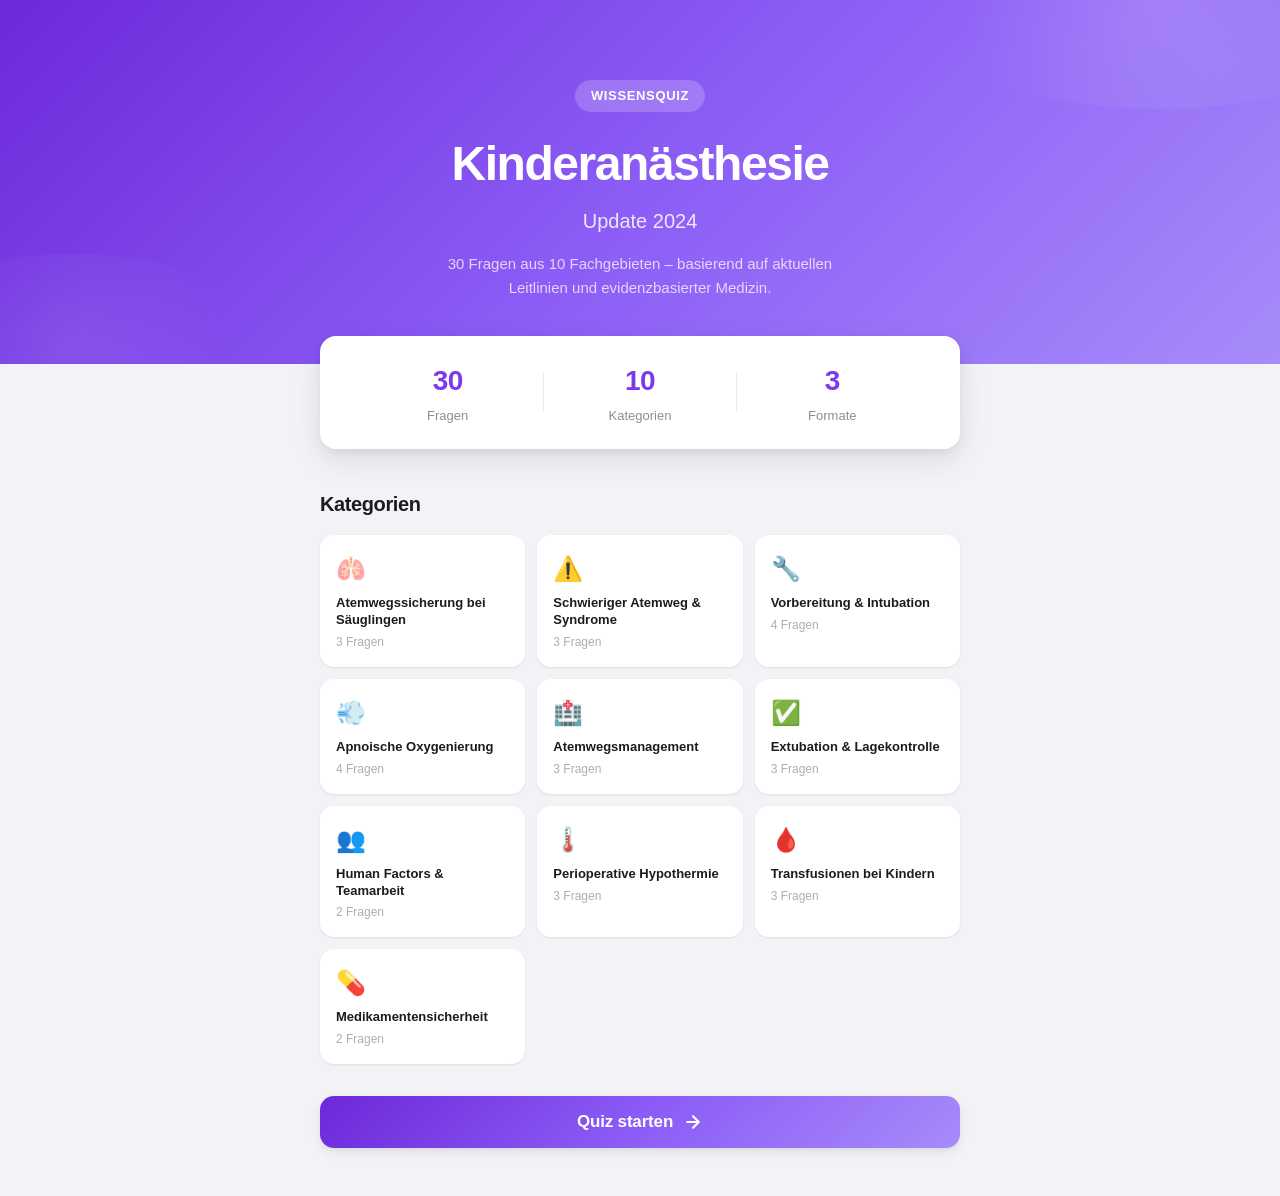
==== index.html @ fb4c795f "Kinderanästhesie Quiz – initiales Release 30 Fragen aus 10 Kategorien, iOS-Style Design in Lila, bas" ====
<!DOCTYPE html>
<html lang="de">
<head>
  <meta charset="UTF-8">
  <meta name="viewport" content="width=device-width, initial-scale=1.0">
  <title>Kinderanästhesie – Wissensquiz</title>
  <meta name="description" content="Interaktives Quiz zur Kinderanästhesie – 30 Fragen aus 10 Kategorien für Fachärzte, Assistenzärzte, Pflegekräfte und Studenten.">
  <link rel="stylesheet" href="style.css">
  <link rel="icon" href="data:image/svg+xml,<svg xmlns='http://www.w3.org/2000/svg' viewBox='0 0 100 100'><text y='.9em' font-size='90'>🩺</text></svg>">
</head>
<body>
  <div id="app">

    <!-- ===== START SCREEN ===== -->
    <section id="start-screen" class="screen active">
      <div class="hero">
        <div class="hero-badge">Wissensquiz</div>
        <h1>Kinderanästhesie</h1>
        <p class="hero-subtitle">Update 2024</p>
        <p class="hero-description">30 Fragen aus 10 Fachgebieten – basierend auf aktuellen Leitlinien und evidenzbasierter Medizin.</p>
      </div>

      <div class="container">
        <div class="info-bar">
          <div class="info-item">
            <span class="info-number">30</span>
            <span class="info-label">Fragen</span>
          </div>
          <div class="info-divider"></div>
          <div class="info-item">
            <span class="info-number">10</span>
            <span class="info-label">Kategorien</span>
          </div>
          <div class="info-divider"></div>
          <div class="info-item">
            <span class="info-number">3</span>
            <span class="info-label">Formate</span>
          </div>
        </div>

        <h2 class="section-title">Kategorien</h2>
        <div id="category-grid" class="category-grid"></div>

        <button id="start-btn" class="btn-primary" onclick="startQuiz()">
          Quiz starten
          <svg width="20" height="20" viewBox="0 0 24 24" fill="none" stroke="currentColor" stroke-width="2.5" stroke-linecap="round" stroke-linejoin="round"><path d="M5 12h14M12 5l7 7-7 7"/></svg>
        </button>
      </div>
    </section>

    <!-- ===== CATEGORY INTRO ===== -->
    <section id="category-screen" class="screen">
      <div class="container category-intro">
        <div id="category-icon" class="category-intro-icon"></div>
        <div id="category-label" class="category-intro-label"></div>
        <h2 id="category-title" class="category-intro-title"></h2>
        <p id="category-count" class="category-intro-count"></p>
        <button class="btn-primary" onclick="showQuestion()">
          Los geht's
          <svg width="20" height="20" viewBox="0 0 24 24" fill="none" stroke="currentColor" stroke-width="2.5" stroke-linecap="round" stroke-linejoin="round"><path d="M5 12h14M12 5l7 7-7 7"/></svg>
        </button>
      </div>
    </section>

    <!-- ===== QUIZ SCREEN ===== -->
    <section id="quiz-screen" class="screen">
      <div class="progress-wrapper">
        <div class="progress-header">
          <span id="progress-category" class="progress-category"></span>
          <span id="progress-text" class="progress-text"></span>
        </div>
        <div class="progress-bar">
          <div id="progress-fill" class="progress-fill"></div>
        </div>
      </div>

      <div class="container">
        <div id="question-card" class="question-card">
          <div class="question-meta">
            <span id="question-type-badge" class="type-badge"></span>
            <span id="question-number" class="question-number"></span>
          </div>
          <h2 id="question-text" class="question-text"></h2>
          <div id="options-container" class="options-container"></div>
          <div id="explanation-box" class="explanation-box hidden">
            <div class="explanation-header">
              <span id="explanation-icon" class="explanation-icon"></span>
              <span id="explanation-title" class="explanation-title"></span>
            </div>
            <p id="explanation-text" class="explanation-text"></p>
          </div>
          <button id="next-btn" class="btn-primary hidden" onclick="nextQuestion()">
            <span id="next-btn-text">Nächste Frage</span>
            <svg width="20" height="20" viewBox="0 0 24 24" fill="none" stroke="currentColor" stroke-width="2.5" stroke-linecap="round" stroke-linejoin="round"><path d="M5 12h14M12 5l7 7-7 7"/></svg>
          </button>
        </div>
      </div>
    </section>

    <!-- ===== RESULTS SCREEN ===== -->
    <section id="results-screen" class="screen">
      <div class="container results-container">
        <h2 class="results-title">Dein Ergebnis</h2>

        <div class="score-ring-wrapper">
          <svg class="score-ring" viewBox="0 0 200 200">
            <circle class="score-ring-bg" cx="100" cy="100" r="85" />
            <circle id="score-ring-fill" class="score-ring-fill" cx="100" cy="100" r="85" />
          </svg>
          <div class="score-ring-text">
            <span id="score-percent" class="score-percent">0</span>
            <span class="score-percent-sign">%</span>
          </div>
        </div>

        <p id="score-summary" class="score-summary"></p>

        <h3 class="breakdown-title">Kategorien im Detail</h3>
        <div id="category-breakdown" class="category-breakdown"></div>

        <button class="btn-primary" onclick="restartQuiz()">
          Quiz wiederholen
          <svg width="20" height="20" viewBox="0 0 24 24" fill="none" stroke="currentColor" stroke-width="2.5" stroke-linecap="round" stroke-linejoin="round"><path d="M22 12A10 10 0 0 0 12 2M12 2v6M12 2l4 4"/><path d="M2 12a10 10 0 0 0 10 10M12 22v-6M12 22l-4-4"/></svg>
        </button>
      </div>
    </section>

  </div>

  <script src="quiz.js"></script>
</body>
</html>
---- style.css ----
/* ============================================
   Kinderanästhesie Quiz – iOS-Style CSS
   ============================================ */

:root {
  /* Primary – Elegant Purple */
  --primary: #7C3AED;
  --primary-dark: #6D28D9;
  --primary-light: #EDE9FE;
  --primary-subtle: #F5F3FF;
  --primary-gradient: linear-gradient(135deg, #6D28D9 0%, #8B5CF6 50%, #A78BFA 100%);

  /* Semantic */
  --success: #34C759;
  --success-bg: #F0FFF4;
  --error: #FF3B30;
  --error-bg: #FFF5F5;
  --warning: #FF9500;

  /* Neutrals (iOS) */
  --bg: #F2F2F7;
  --card: #FFFFFF;
  --text-primary: #1C1C1E;
  --text-secondary: #8E8E93;
  --text-tertiary: #AEAEB2;
  --separator: rgba(60, 60, 67, 0.1);
  --overlay: rgba(0, 0, 0, 0.4);

  /* Spacing */
  --container-max: 680px;
  --container-padding: 20px;
  --card-radius: 16px;
  --btn-radius: 14px;

  /* Shadows */
  --shadow-sm: 0 1px 3px rgba(0, 0, 0, 0.06), 0 1px 2px rgba(0, 0, 0, 0.04);
  --shadow-md: 0 4px 12px rgba(0, 0, 0, 0.08), 0 2px 4px rgba(0, 0, 0, 0.04);
  --shadow-lg: 0 10px 30px rgba(0, 0, 0, 0.1), 0 4px 8px rgba(0, 0, 0, 0.05);

  /* Transitions */
  --ease: cubic-bezier(0.25, 0.46, 0.45, 0.94);
  --ease-spring: cubic-bezier(0.34, 1.56, 0.64, 1);
}

/* ============================================
   Reset & Base
   ============================================ */

*, *::before, *::after {
  margin: 0;
  padding: 0;
  box-sizing: border-box;
}

html {
  font-size: 16px;
  -webkit-font-smoothing: antialiased;
  -moz-osx-font-smoothing: grayscale;
  scroll-behavior: smooth;
  overflow-x: hidden;
}

body {
  font-family: -apple-system, BlinkMacSystemFont, 'SF Pro Display', 'SF Pro Text',
               'Helvetica Neue', Arial, sans-serif;
  background: var(--bg);
  color: var(--text-primary);
  line-height: 1.5;
  min-height: 100vh;
  overflow-x: hidden;
  margin: 0;
  width: 100%;
  max-width: 100%;
}

/* ============================================
   Layout
   ============================================ */

#app {
  position: relative;
  min-height: 100vh;
  width: 100%;
  max-width: 100%;
  overflow-x: hidden;
}

.container {
  max-width: var(--container-max);
  width: 100%;
  margin: 0 auto;
  padding: 0 var(--container-padding);
  box-sizing: border-box;
}

.screen {
  display: none;
  opacity: 0;
  min-height: 100vh;
  width: 100%;
  max-width: 100%;
  overflow-x: hidden;
}

.screen.active {
  display: block;
  animation: screenIn 0.5s var(--ease) forwards;
}

.screen.leaving {
  animation: screenOut 0.3s var(--ease) forwards;
}

@keyframes screenIn {
  from { opacity: 0; transform: translateY(16px); }
  to   { opacity: 1; transform: translateY(0); }
}

@keyframes screenOut {
  from { opacity: 1; transform: translateY(0); }
  to   { opacity: 0; transform: translateY(-12px); }
}

/* ============================================
   Buttons
   ============================================ */

.btn-primary {
  display: inline-flex;
  align-items: center;
  justify-content: center;
  gap: 10px;
  width: 100%;
  padding: 16px 32px;
  background: var(--primary-gradient);
  color: white;
  border: none;
  border-radius: var(--btn-radius);
  font-size: 1.0625rem;
  font-weight: 600;
  letter-spacing: -0.01em;
  cursor: pointer;
  transition: all 0.25s var(--ease);
  box-shadow: var(--shadow-md);
  -webkit-tap-highlight-color: transparent;
}

.btn-primary:hover {
  transform: translateY(-1px);
  box-shadow: var(--shadow-lg);
  filter: brightness(1.05);
}

.btn-primary:active {
  transform: scale(0.98);
  box-shadow: var(--shadow-sm);
}

.hidden {
  display: none !important;
}

/* ============================================
   START SCREEN
   ============================================ */

/* Hero */
.hero {
  background: var(--primary-gradient);
  padding: 60px var(--container-padding) 48px;
  text-align: center;
  color: white;
  position: relative;
  overflow: hidden;
  width: 100%;
  box-sizing: border-box;
}

.hero::before {
  content: '';
  position: absolute;
  top: -30%;
  right: -10%;
  width: 60%;
  height: 60%;
  max-width: 500px;
  max-height: 500px;
  background: radial-gradient(circle, rgba(255,255,255,0.12) 0%, transparent 70%);
  border-radius: 50%;
  pointer-events: none;
}

.hero::after {
  content: '';
  position: absolute;
  bottom: -20%;
  left: -10%;
  width: 50%;
  height: 50%;
  max-width: 400px;
  max-height: 400px;
  background: radial-gradient(circle, rgba(255,255,255,0.08) 0%, transparent 70%);
  border-radius: 50%;
  pointer-events: none;
}

.hero-badge {
  display: inline-block;
  padding: 6px 16px;
  background: rgba(255, 255, 255, 0.2);
  backdrop-filter: blur(10px);
  -webkit-backdrop-filter: blur(10px);
  border-radius: 20px;
  font-size: 0.8125rem;
  font-weight: 600;
  letter-spacing: 0.05em;
  text-transform: uppercase;
  margin-bottom: 16px;
  position: relative;
  z-index: 1;
}

.hero h1 {
  font-size: 2.5rem;
  font-weight: 700;
  letter-spacing: -0.03em;
  margin-bottom: 6px;
  position: relative;
  z-index: 1;
}

.hero-subtitle {
  font-size: 1.25rem;
  font-weight: 500;
  opacity: 0.85;
  margin-bottom: 16px;
  position: relative;
  z-index: 1;
}

.hero-description {
  font-size: 0.9375rem;
  opacity: 0.75;
  max-width: 420px;
  margin: 0 auto;
  line-height: 1.6;
  position: relative;
  z-index: 1;
}

/* Info Bar */
.info-bar {
  display: flex;
  align-items: center;
  justify-content: center;
  gap: 0;
  background: var(--card);
  border-radius: var(--card-radius);
  padding: 20px;
  margin: -24px var(--container-padding) 32px;
  box-shadow: var(--shadow-lg);
  position: relative;
  z-index: 2;
}

.info-item {
  flex: 1;
  display: flex;
  flex-direction: column;
  align-items: center;
  gap: 4px;
}

.info-number {
  font-size: 1.75rem;
  font-weight: 700;
  color: var(--primary);
  letter-spacing: -0.02em;
}

.info-label {
  font-size: 0.8125rem;
  color: var(--text-secondary);
  font-weight: 500;
}

.info-divider {
  width: 1px;
  height: 40px;
  background: var(--separator);
}

/* Section Title */
.section-title {
  font-size: 1.25rem;
  font-weight: 700;
  letter-spacing: -0.02em;
  margin-bottom: 16px;
  color: var(--text-primary);
}

/* Category Grid */
.category-grid {
  display: grid;
  grid-template-columns: 1fr 1fr;
  gap: 12px;
  margin-bottom: 32px;
}

.category-card {
  background: var(--card);
  border-radius: 14px;
  padding: 16px;
  box-shadow: var(--shadow-sm);
  transition: all 0.25s var(--ease);
  min-width: 0;
  overflow: hidden;
}

.category-card:hover {
  box-shadow: var(--shadow-md);
  transform: translateY(-2px);
}

.category-card-icon {
  font-size: 1.5rem;
  margin-bottom: 8px;
}

.category-card-name {
  font-size: 0.8125rem;
  font-weight: 600;
  color: var(--text-primary);
  line-height: 1.3;
  margin-bottom: 4px;
  overflow-wrap: break-word;
  hyphens: auto;
  -webkit-hyphens: auto;
}

.category-card-count {
  font-size: 0.75rem;
  color: var(--text-tertiary);
  font-weight: 500;
}

#start-screen .btn-primary {
  max-width: var(--container-max);
  margin: 0 auto 48px;
  display: flex;
}

#start-screen .container .btn-primary {
  margin: 0 0 48px;
}

/* ============================================
   CATEGORY INTRO SCREEN
   ============================================ */

.category-intro {
  display: flex;
  flex-direction: column;
  align-items: center;
  justify-content: center;
  min-height: 100vh;
  text-align: center;
  padding-top: 0;
  padding-bottom: 40px;
}

.category-intro-icon {
  font-size: 4rem;
  margin-bottom: 20px;
  animation: bounceIn 0.6s var(--ease-spring);
}

@keyframes bounceIn {
  from { opacity: 0; transform: scale(0.5); }
  to   { opacity: 1; transform: scale(1); }
}

.category-intro-label {
  font-size: 0.8125rem;
  font-weight: 600;
  text-transform: uppercase;
  letter-spacing: 0.1em;
  color: var(--primary);
  margin-bottom: 8px;
}

.category-intro-title {
  font-size: 1.75rem;
  font-weight: 700;
  letter-spacing: -0.02em;
  margin-bottom: 12px;
  color: var(--text-primary);
}

.category-intro-count {
  font-size: 1rem;
  color: var(--text-secondary);
  margin-bottom: 40px;
}

#category-screen .btn-primary {
  max-width: 320px;
}

/* ============================================
   QUIZ SCREEN
   ============================================ */

/* Progress */
.progress-wrapper {
  position: sticky;
  top: 0;
  z-index: 100;
  background: rgba(242, 242, 247, 0.85);
  backdrop-filter: blur(20px);
  -webkit-backdrop-filter: blur(20px);
  padding: 16px var(--container-padding) 12px;
  border-bottom: 1px solid var(--separator);
}

.progress-header {
  max-width: var(--container-max);
  margin: 0 auto 10px;
  display: flex;
  justify-content: space-between;
  align-items: center;
}

.progress-category {
  font-size: 0.8125rem;
  font-weight: 600;
  color: var(--primary);
}

.progress-text {
  font-size: 0.8125rem;
  font-weight: 500;
  color: var(--text-tertiary);
}

.progress-bar {
  max-width: var(--container-max);
  margin: 0 auto;
  height: 6px;
  background: rgba(124, 58, 237, 0.1);
  border-radius: 3px;
  overflow: hidden;
}

.progress-fill {
  height: 100%;
  background: var(--primary-gradient);
  border-radius: 3px;
  width: 0%;
  transition: width 0.5s var(--ease);
}

/* Question Card */
.question-card {
  background: var(--card);
  border-radius: var(--card-radius);
  padding: 28px 24px;
  margin-top: 24px;
  margin-bottom: 40px;
  box-shadow: var(--shadow-md);
  animation: cardIn 0.4s var(--ease);
}

@keyframes cardIn {
  from { opacity: 0; transform: translateX(30px); }
  to   { opacity: 1; transform: translateX(0); }
}

.question-meta {
  display: flex;
  justify-content: space-between;
  align-items: center;
  margin-bottom: 16px;
}

.type-badge {
  display: inline-flex;
  align-items: center;
  padding: 4px 12px;
  border-radius: 8px;
  font-size: 0.75rem;
  font-weight: 600;
  letter-spacing: 0.02em;
}

.type-badge.single {
  background: #EFF6FF;
  color: #2563EB;
}

.type-badge.truefalse {
  background: #FFF7ED;
  color: #C2410C;
}

.type-badge.multiple {
  background: var(--primary-subtle);
  color: var(--primary-dark);
}

.question-number {
  font-size: 0.8125rem;
  font-weight: 500;
  color: var(--text-tertiary);
}

.question-text {
  font-size: 1.1875rem;
  font-weight: 600;
  letter-spacing: -0.01em;
  line-height: 1.45;
  margin-bottom: 24px;
  color: var(--text-primary);
}

/* Options */
.options-container {
  display: flex;
  flex-direction: column;
  gap: 10px;
}

.option-btn {
  display: flex;
  align-items: flex-start;
  gap: 14px;
  width: 100%;
  padding: 16px;
  background: var(--bg);
  border: 2px solid transparent;
  border-radius: 14px;
  text-align: left;
  font-size: 0.9375rem;
  font-weight: 500;
  line-height: 1.45;
  color: var(--text-primary);
  cursor: pointer;
  transition: all 0.2s var(--ease);
  -webkit-tap-highlight-color: transparent;
  font-family: inherit;
}

.option-btn:hover:not(.disabled) {
  background: var(--primary-subtle);
  border-color: rgba(124, 58, 237, 0.2);
  transform: translateY(-1px);
}

.option-btn:active:not(.disabled) {
  transform: scale(0.985);
}

.option-indicator {
  flex-shrink: 0;
  width: 26px;
  height: 26px;
  border-radius: 50%;
  border: 2px solid var(--text-tertiary);
  display: flex;
  align-items: center;
  justify-content: center;
  font-size: 0.75rem;
  font-weight: 700;
  color: var(--text-tertiary);
  transition: all 0.2s var(--ease);
  margin-top: 1px;
}

.option-indicator.checkbox {
  border-radius: 8px;
}

.option-btn:hover:not(.disabled) .option-indicator {
  border-color: var(--primary);
  color: var(--primary);
}

/* Selected (Mehrfachauswahl) */
.option-btn.selected {
  background: var(--bg);
  border-color: var(--primary);
}

.option-btn.selected .option-indicator {
  border-color: var(--primary);
  color: var(--primary);
  background: transparent;
}

/* Correct */
.option-btn.correct {
  background: var(--success-bg);
  border-color: var(--success);
}

.option-btn.correct .option-indicator {
  background: var(--success);
  border-color: var(--success);
  color: white;
}

/* Wrong */
.option-btn.wrong {
  background: var(--error-bg);
  border-color: var(--error);
}

.option-btn.wrong .option-indicator {
  background: var(--error);
  border-color: var(--error);
  color: white;
}

.option-btn.disabled {
  cursor: default;
  opacity: 0.7;
}

.option-btn.correct.disabled,
.option-btn.wrong.disabled {
  opacity: 1;
}

/* Multiple choice confirm button */
.confirm-btn-wrapper {
  margin-top: 16px;
  display: flex;
  justify-content: flex-end;
}

.confirm-btn-wrapper {
  justify-content: center;
}

.btn-confirm {
  display: inline-flex;
  align-items: center;
  gap: 8px;
  padding: 12px 24px;
  background: var(--primary);
  color: white;
  border: none;
  border-radius: 12px;
  font-size: 0.9375rem;
  font-weight: 600;
  cursor: pointer;
  transition: all 0.2s var(--ease);
  font-family: inherit;
}

.btn-confirm:hover {
  background: var(--primary-dark);
  transform: translateY(-1px);
}

.btn-confirm:disabled {
  opacity: 0.4;
  cursor: default;
  transform: none;
}

/* Explanation */
.explanation-box {
  margin-top: 20px;
  padding: 20px;
  border-radius: 14px;
  animation: fadeUp 0.35s var(--ease);
}

.explanation-box.correct {
  background: var(--success-bg);
  border: 1px solid rgba(52, 199, 89, 0.2);
}

.explanation-box.wrong {
  background: var(--error-bg);
  border: 1px solid rgba(255, 59, 48, 0.2);
}

@keyframes fadeUp {
  from { opacity: 0; transform: translateY(10px); }
  to   { opacity: 1; transform: translateY(0); }
}

.explanation-header {
  display: flex;
  align-items: center;
  gap: 8px;
  margin-bottom: 10px;
}

.explanation-icon {
  font-size: 1.25rem;
}

.explanation-title {
  font-size: 0.9375rem;
  font-weight: 700;
}

.explanation-box.correct .explanation-title {
  color: #15803D;
}

.explanation-box.wrong .explanation-title {
  color: #DC2626;
}

.explanation-text {
  font-size: 0.9375rem;
  line-height: 1.6;
  color: var(--text-primary);
}

/* Next Button */
#quiz-screen .btn-primary {
  margin-top: 24px;
}

/* ============================================
   RESULTS SCREEN
   ============================================ */

.results-container {
  padding-top: 48px;
  padding-bottom: 48px;
  text-align: center;
}

.results-title {
  font-size: 1.5rem;
  font-weight: 700;
  letter-spacing: -0.02em;
  margin-bottom: 32px;
}

/* Score Ring */
.score-ring-wrapper {
  position: relative;
  width: 200px;
  height: 200px;
  margin: 0 auto 24px;
}

.score-ring {
  width: 100%;
  height: 100%;
  transform: rotate(-90deg);
}

.score-ring-bg {
  fill: none;
  stroke: rgba(124, 58, 237, 0.1);
  stroke-width: 12;
}

.score-ring-fill {
  fill: none;
  stroke: url(#scoreGradient);
  stroke-width: 12;
  stroke-linecap: round;
  stroke-dasharray: 534.07;
  stroke-dashoffset: 534.07;
  transition: stroke-dashoffset 1.5s var(--ease);
}

.score-ring-text {
  position: absolute;
  top: 50%;
  left: 50%;
  transform: translate(-50%, -50%);
  display: flex;
  align-items: baseline;
  gap: 2px;
}

.score-percent {
  font-size: 3.5rem;
  font-weight: 700;
  letter-spacing: -0.04em;
  color: var(--primary);
}

.score-percent-sign {
  font-size: 1.5rem;
  font-weight: 600;
  color: var(--primary);
  opacity: 0.7;
}

.score-summary {
  font-size: 1.0625rem;
  color: var(--text-secondary);
  margin-bottom: 40px;
  line-height: 1.5;
}

/* Category Breakdown */
.breakdown-title {
  font-size: 1.125rem;
  font-weight: 700;
  letter-spacing: -0.01em;
  margin-bottom: 16px;
  text-align: left;
}

.category-breakdown {
  display: flex;
  flex-direction: column;
  gap: 10px;
  margin-bottom: 32px;
  text-align: left;
}

.breakdown-item {
  background: var(--card);
  border-radius: 14px;
  padding: 16px;
  box-shadow: var(--shadow-sm);
  display: flex;
  align-items: center;
  gap: 14px;
}

.breakdown-icon {
  font-size: 1.5rem;
  flex-shrink: 0;
}

.breakdown-info {
  flex: 1;
  min-width: 0;
}

.breakdown-name {
  font-size: 0.875rem;
  font-weight: 600;
  color: var(--text-primary);
  margin-bottom: 6px;
}

.breakdown-bar-track {
  height: 6px;
  background: var(--bg);
  border-radius: 3px;
  overflow: hidden;
}

.breakdown-bar-fill {
  height: 100%;
  border-radius: 3px;
  transition: width 1s var(--ease);
  width: 0;
}

.breakdown-bar-fill.excellent { background: var(--success); }
.breakdown-bar-fill.good { background: var(--primary); }
.breakdown-bar-fill.fair { background: var(--warning); }
.breakdown-bar-fill.poor { background: var(--error); }

.breakdown-score {
  font-size: 0.875rem;
  font-weight: 700;
  color: var(--text-secondary);
  flex-shrink: 0;
  min-width: 50px;
  text-align: right;
}

#results-screen .btn-primary {
  max-width: 360px;
  margin: 0 auto;
}

/* ============================================
   Responsive
   ============================================ */

@media (max-width: 480px) {
  .hero h1 {
    font-size: 2rem;
  }

  .hero-subtitle {
    font-size: 1.125rem;
  }

  .category-grid {
    grid-template-columns: 1fr 1fr;
    gap: 10px;
  }

  .category-card {
    padding: 14px;
  }

  .category-card-icon {
    font-size: 1.25rem;
  }

  .question-card {
    padding: 22px 18px;
  }

  .question-text {
    font-size: 1.0625rem;
  }

  .option-btn {
    padding: 14px;
    font-size: 0.875rem;
  }

  .info-number {
    font-size: 1.5rem;
  }

  .score-ring-wrapper {
    width: 170px;
    height: 170px;
  }

  .score-percent {
    font-size: 3rem;
  }
}

@media (min-width: 768px) {
  .hero {
    padding: 80px var(--container-padding) 64px;
  }

  .hero h1 {
    font-size: 3rem;
  }

  .info-bar {
    margin: -28px auto 40px;
    max-width: var(--container-max);
    padding: 24px 32px;
  }

  .category-grid {
    grid-template-columns: repeat(3, 1fr);
  }
}

/* ============================================
   SVG Gradient (inline fallback)
   ============================================ */

/* Applied via JS — see quiz.js addSVGDefs() */
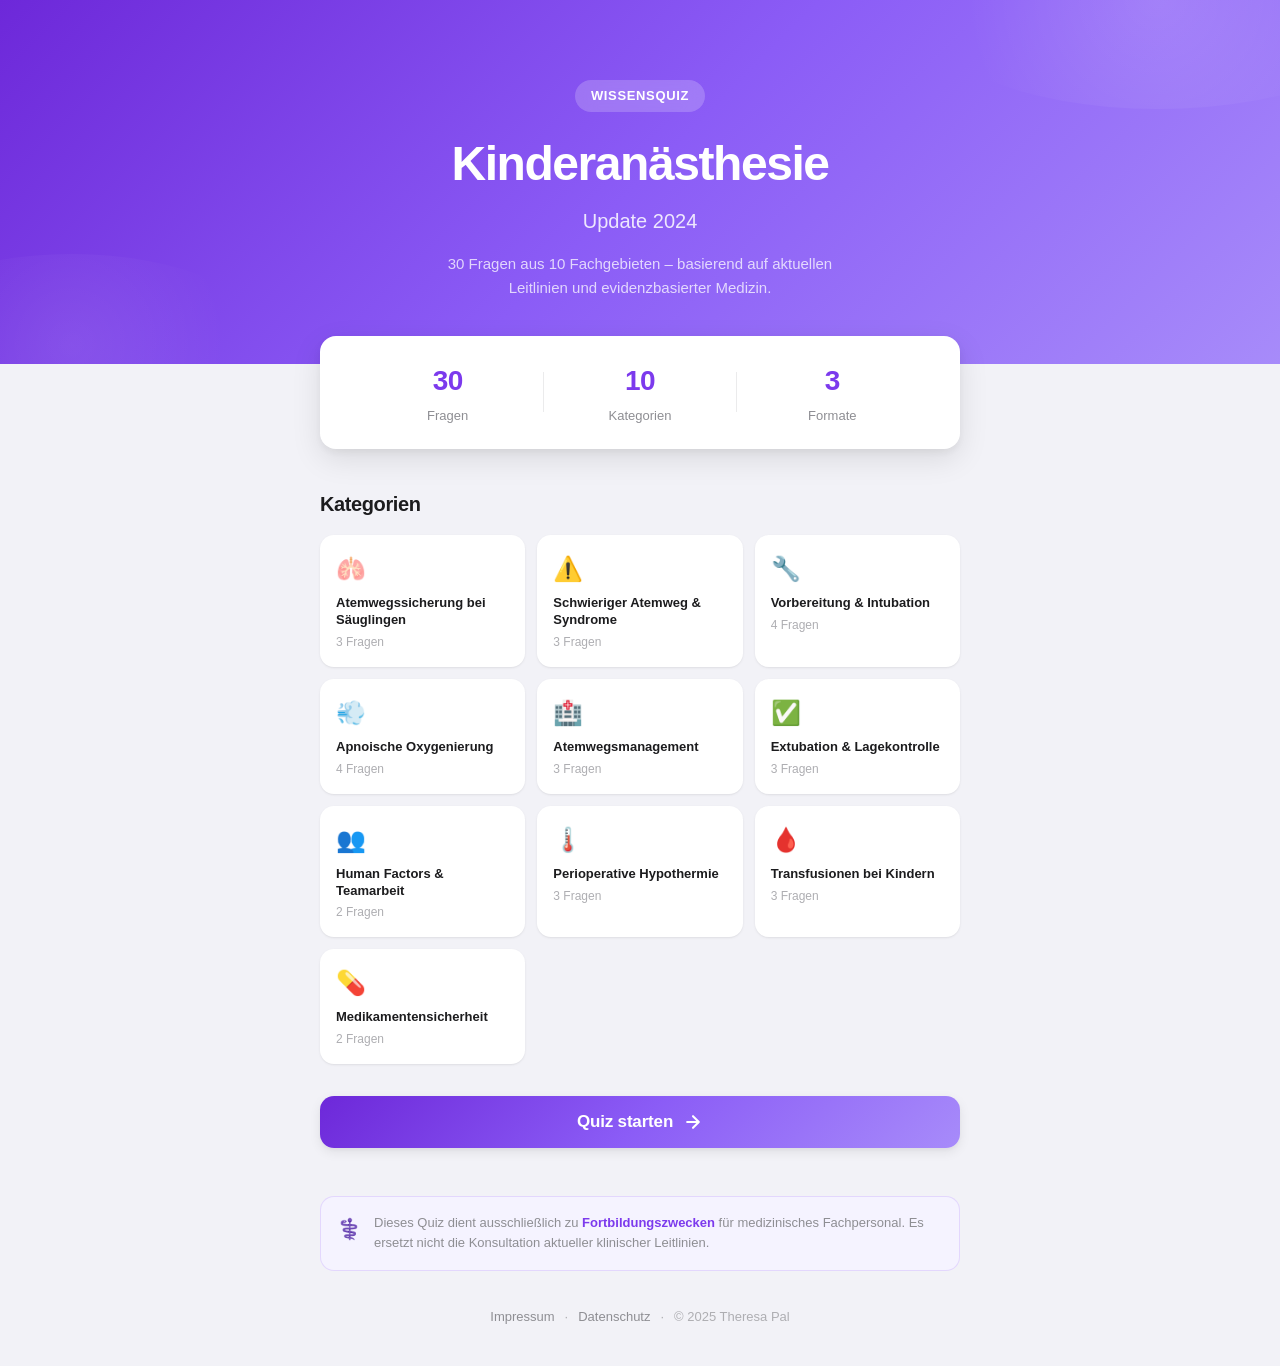
==== commit eb2c699e: "Rechtliche Seiten + Sicherheits-Meta-Tags hinzugefügt - Impressum gemäß §5 TMG (Theresa Pal, Erfurt)" ====
--- a/index.html
+++ b/index.html
@@ -5,6 +5,16 @@
   <meta name="viewport" content="width=device-width, initial-scale=1.0">
   <title>Kinderanästhesie – Wissensquiz</title>
   <meta name="description" content="Interaktives Quiz zur Kinderanästhesie – 30 Fragen aus 10 Kategorien für Fachärzte, Assistenzärzte, Pflegekräfte und Studenten.">
+
+  <!-- Sicherheits-Meta-Tags -->
+  <meta http-equiv="X-Content-Type-Options" content="nosniff">
+  <meta name="referrer" content="strict-origin-when-cross-origin">
+  <meta http-equiv="Permissions-Policy" content="camera=(), microphone=(), geolocation=(), payment=()">
+  <meta http-equiv="Content-Security-Policy" content="default-src 'self'; script-src 'self'; style-src 'self'; img-src 'self' data:; font-src 'self'; object-src 'none'; base-uri 'self'; form-action 'none';">
+
+  <!-- Kein Crawling durch Suchmaschinen erwünscht -->
+  <meta name="robots" content="noindex, nofollow">
+
   <link rel="stylesheet" href="style.css">
   <link rel="icon" href="data:image/svg+xml,<svg xmlns='http://www.w3.org/2000/svg' viewBox='0 0 100 100'><text y='.9em' font-size='90'>🩺</text></svg>">
 </head>
@@ -45,6 +55,19 @@
           Quiz starten
           <svg width="20" height="20" viewBox="0 0 24 24" fill="none" stroke="currentColor" stroke-width="2.5" stroke-linecap="round" stroke-linejoin="round"><path d="M5 12h14M12 5l7 7-7 7"/></svg>
         </button>
+
+        <div class="disclaimer-box">
+          <span class="disclaimer-icon">⚕️</span>
+          <p>Dieses Quiz dient ausschließlich zu <strong>Fortbildungszwecken</strong> für medizinisches Fachpersonal. Es ersetzt nicht die Konsultation aktueller klinischer Leitlinien.</p>
+        </div>
+
+        <footer class="site-footer">
+          <a href="impressum.html">Impressum</a>
+          <span>·</span>
+          <a href="datenschutz.html">Datenschutz</a>
+          <span>·</span>
+          <span>© 2025 Theresa Pal</span>
+        </footer>
       </div>
     </section>
 
--- a/style.css
+++ b/style.css
@@ -960,3 +960,197 @@
    ============================================ */
 
 /* Applied via JS — see quiz.js addSVGDefs() */
+
+/* ============================================
+   Disclaimer & Footer
+   ============================================ */
+
+.disclaimer-box {
+  display: flex;
+  align-items: flex-start;
+  gap: 12px;
+  background: #F5F3FF;
+  border: 1px solid rgba(124, 58, 237, 0.15);
+  border-radius: 14px;
+  padding: 16px;
+  margin-top: 20px;
+  margin-bottom: 12px;
+}
+
+.disclaimer-icon {
+  font-size: 1.25rem;
+  flex-shrink: 0;
+  margin-top: 1px;
+}
+
+.disclaimer-box p {
+  font-size: 0.8125rem;
+  color: var(--text-secondary);
+  line-height: 1.55;
+  margin: 0;
+}
+
+.disclaimer-box p strong {
+  color: var(--primary);
+}
+
+.site-footer {
+  display: flex;
+  align-items: center;
+  justify-content: center;
+  gap: 10px;
+  padding: 24px 0 40px;
+  font-size: 0.8125rem;
+  color: var(--text-tertiary);
+}
+
+.site-footer a {
+  color: var(--text-secondary);
+  text-decoration: none;
+  transition: color 0.2s;
+}
+
+.site-footer a:hover {
+  color: var(--primary);
+}
+
+/* ============================================
+   Rechtliche Seiten (Impressum / Datenschutz)
+   ============================================ */
+
+.legal-page {
+  min-height: 100vh;
+  background: var(--bg);
+}
+
+.legal-header {
+  background: var(--primary-gradient);
+  padding: 40px var(--container-padding) 36px;
+  color: white;
+}
+
+.back-link {
+  display: inline-flex;
+  align-items: center;
+  gap: 6px;
+  color: rgba(255, 255, 255, 0.85);
+  text-decoration: none;
+  font-size: 0.9375rem;
+  font-weight: 500;
+  margin-bottom: 20px;
+  transition: color 0.2s;
+}
+
+.back-link:hover {
+  color: white;
+}
+
+.legal-title {
+  font-size: 2rem;
+  font-weight: 700;
+  letter-spacing: -0.02em;
+  margin-bottom: 6px;
+}
+
+.legal-subtitle {
+  font-size: 0.9375rem;
+  opacity: 0.75;
+}
+
+.legal-card {
+  background: var(--card);
+  border-radius: var(--card-radius);
+  padding: 28px 24px;
+  margin-top: 24px;
+  margin-bottom: 16px;
+  box-shadow: var(--shadow-md);
+}
+
+.legal-section {
+  padding-bottom: 24px;
+  margin-bottom: 24px;
+  border-bottom: 1px solid var(--separator);
+}
+
+.legal-section:last-child {
+  padding-bottom: 0;
+  margin-bottom: 0;
+  border-bottom: none;
+}
+
+.legal-section h2 {
+  font-size: 1.0625rem;
+  font-weight: 700;
+  color: var(--primary);
+  margin-bottom: 10px;
+  letter-spacing: -0.01em;
+}
+
+.legal-section h3 {
+  font-size: 0.9375rem;
+  font-weight: 600;
+  color: var(--text-primary);
+  margin-top: 14px;
+  margin-bottom: 6px;
+}
+
+.legal-section p {
+  font-size: 0.9375rem;
+  color: var(--text-secondary);
+  line-height: 1.65;
+  margin-bottom: 10px;
+}
+
+.legal-section p:last-child {
+  margin-bottom: 0;
+}
+
+.legal-section ul {
+  font-size: 0.9375rem;
+  color: var(--text-secondary);
+  line-height: 1.65;
+  padding-left: 20px;
+  margin-top: 8px;
+  margin-bottom: 10px;
+}
+
+.legal-section ul li {
+  margin-bottom: 4px;
+}
+
+.legal-section a {
+  color: var(--primary);
+  text-decoration: none;
+}
+
+.legal-section a:hover {
+  text-decoration: underline;
+}
+
+.legal-placeholder {
+  color: var(--error);
+  font-weight: 600;
+  background: var(--error-bg);
+  padding: 2px 8px;
+  border-radius: 6px;
+}
+
+.legal-footer {
+  display: flex;
+  align-items: center;
+  justify-content: center;
+  gap: 10px;
+  padding: 16px 0 40px;
+  font-size: 0.8125rem;
+  color: var(--text-tertiary);
+}
+
+.legal-footer a {
+  color: var(--text-secondary);
+  text-decoration: none;
+  transition: color 0.2s;
+}
+
+.legal-footer a:hover {
+  color: var(--primary);
+}
